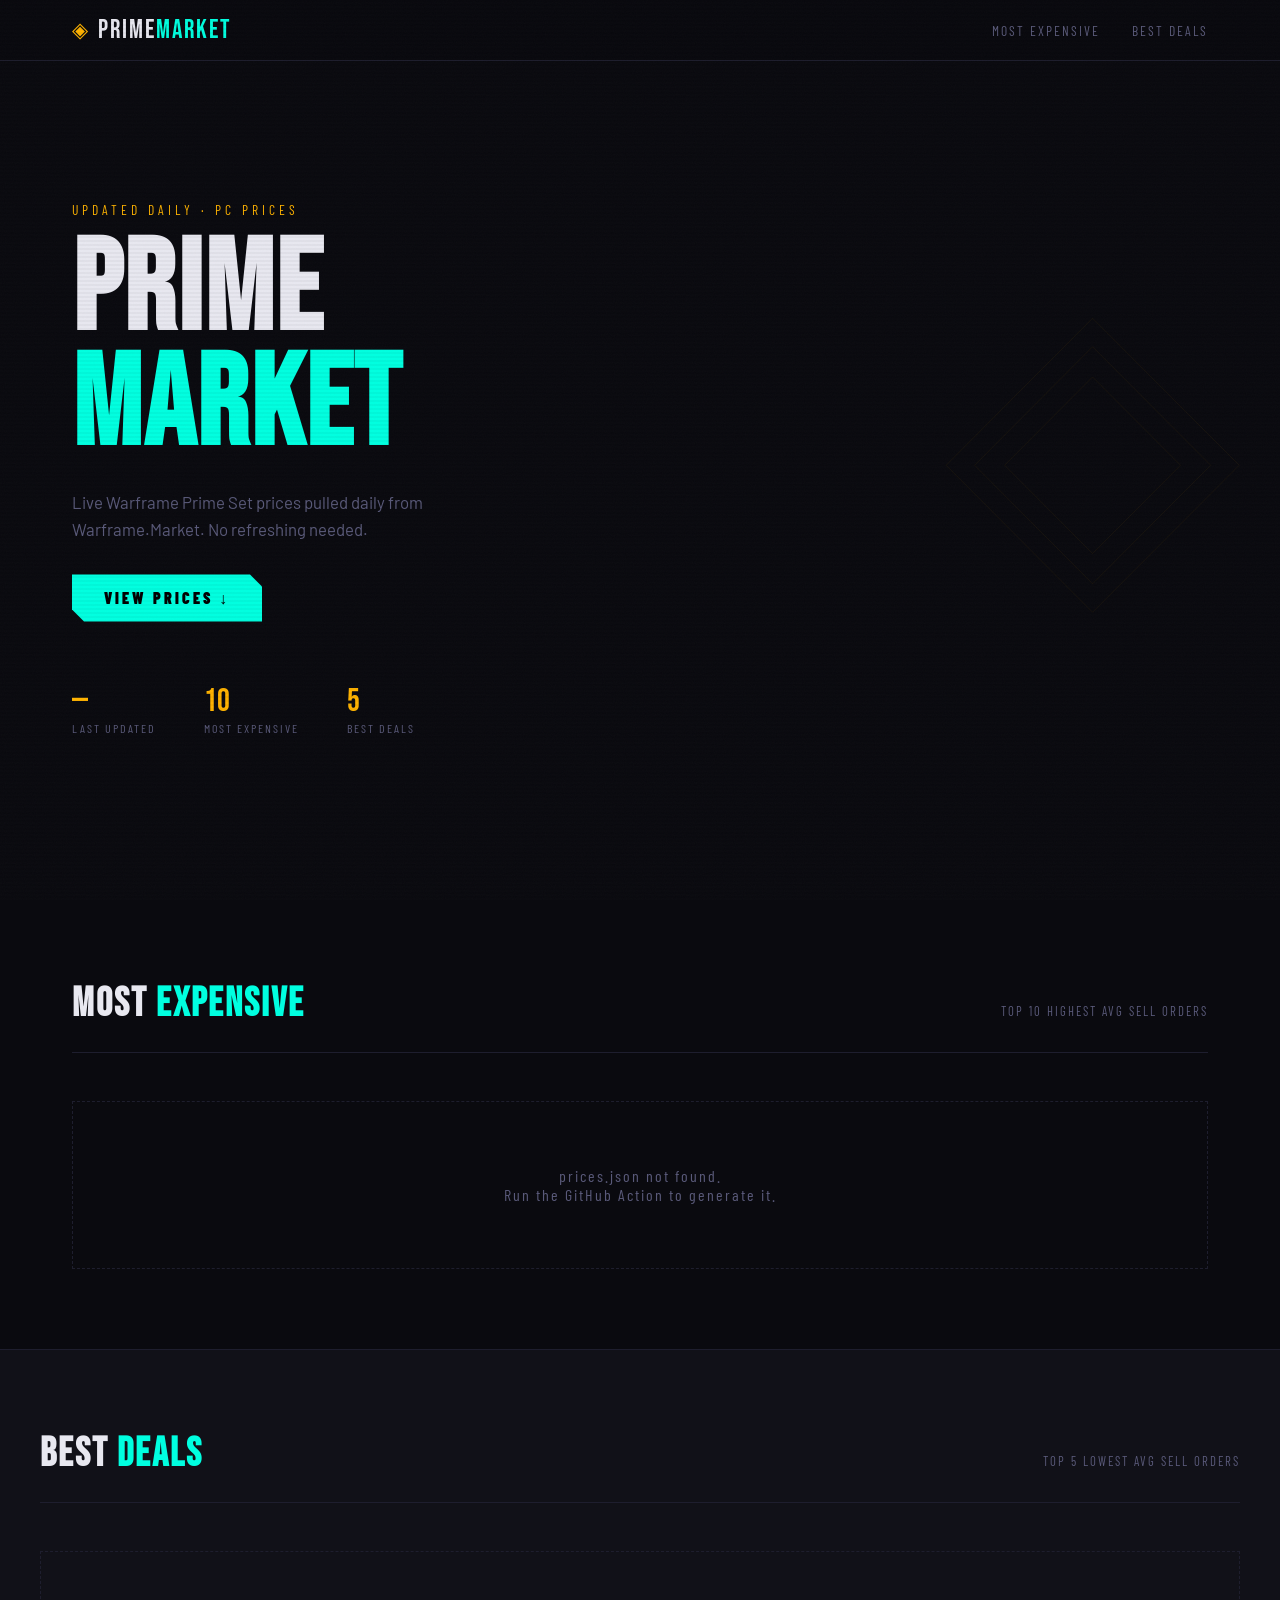
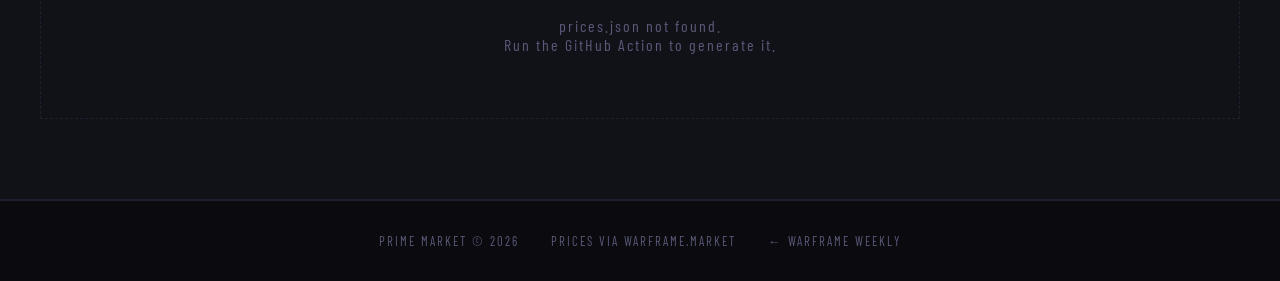
==== index.html @ c15d9515 "renamed files" ====
<!DOCTYPE html>
<html lang="en">
<head>
  <meta charset="UTF-8" />
  <meta name="viewport" content="width=device-width, initial-scale=1.0"/>
  <title>Prime Market</title>
  <link href="https://fonts.googleapis.com/css2?family=Bebas+Neue&family=Barlow:wght@400;600;700&family=Barlow+Condensed:wght@700;900&display=swap" rel="stylesheet"/>
  <link rel="stylesheet" href="style.css"/>
</head>
<body>

  <div class="scanline"></div>
  <div class="noise"></div>

  <header>
    <div class="header-inner">
      <div class="logo">
        <span class="logo-icon">◈</span>
        <span class="logo-text">PRIME<span class="accent">MARKET</span></span>
      </div>
      <nav id="main-nav">
        <a href="#expensive">Most Expensive</a>
        <a href="#cheapest">Best Deals</a>
      </nav>
    </div>
  </header>

  <section class="hero">
    <div class="hero-bg-text">◈</div>
    <div class="hero-content">
      <p class="hero-eyebrow">UPDATED DAILY · PC PRICES</p>
      <h1 class="hero-title">PRIME<br/><span class="accent">MARKET</span></h1>
      <p class="hero-sub">Live Warframe Prime Set prices pulled daily from Warframe.Market. No refreshing needed.</p>
      <a href="#expensive" class="cta-btn">VIEW PRICES ↓</a>
    </div>
    <div class="hero-stats">
      <div class="stat"><span class="stat-num" id="last-updated">—</span><span class="stat-label">Last Updated</span></div>
      <div class="stat"><span class="stat-num">10</span><span class="stat-label">Most Expensive</span></div>
      <div class="stat"><span class="stat-num">5</span><span class="stat-label">Best Deals</span></div>
    </div>
  </section>

  <section id="expensive" class="content-section">
    <div class="section-header">
      <h2>MOST <span class="accent">EXPENSIVE</span></h2>
      <span class="section-sub">Top 10 highest avg sell orders</span>
    </div>
    <div class="card-grid" id="expensive-grid">
      <div class="loading-state">⚙️ Loading prices...</div>
    </div>
  </section>

  <section id="cheapest" class="content-section alt-bg">
    <div class="section-header">
      <h2>BEST <span class="accent">DEALS</span></h2>
      <span class="section-sub">Top 5 lowest avg sell orders</span>
    </div>
    <div class="card-grid" id="cheapest-grid">
      <div class="loading-state">⚙️ Loading prices...</div>
    </div>
  </section>

  <footer>
    <span>PRIME MARKET &copy; <span id="footer-year"></span></span>
    <span>Prices via Warframe.Market</span>
    <a href="https://shadowsofthezariman.github.io/Warframe-Weekly" style="color:var(--muted);text-decoration:none;">← Warframe Weekly</a>
  </footer>

  <script src="app.js"></script>
</body>
</html>
---- style.css ----
/* ── RESET & VARIABLES ─────────────────────────────── */
*, *::before, *::after { box-sizing: border-box; margin: 0; padding: 0; }

:root {
  --bg:       #0a0a0f;
  --bg2:      #111118;
  --border:   #1e1e2e;
  --accent:   #00ffe0;
  --accent2:  #ff2d55;
  --gold:     #ffb300;
  --text:     #e8e8f0;
  --muted:    #5a5a7a;
  --card-bg:  #13131c;
  --font-head: 'Bebas Neue', sans-serif;
  --font-body: 'Barlow', sans-serif;
  --font-cond: 'Barlow Condensed', sans-serif;
}

html { scroll-behavior: smooth; }
body { background: var(--bg); color: var(--text); font-family: var(--font-body); overflow-x: hidden; }

/* ── ATMOSPHERE ─────────────────────────────────────── */
.scanline {
  pointer-events: none; position: fixed; inset: 0; z-index: 9999;
  background: repeating-linear-gradient(0deg, transparent, transparent 2px, rgba(0,0,0,0.03) 2px, rgba(0,0,0,0.03) 4px);
}
.noise {
  pointer-events: none; position: fixed; inset: 0; z-index: 9998; opacity: 0.025;
  background-image: url("data:image/svg+xml,%3Csvg viewBox='0 0 200 200' xmlns='http://www.w3.org/2000/svg'%3E%3Cfilter id='n'%3E%3CfeTurbulence type='fractalNoise' baseFrequency='0.9' numOctaves='4' stitchTiles='stitch'/%3E%3C/filter%3E%3Crect width='100%25' height='100%25' filter='url(%23n)'/%3E%3C/svg%3E");
  background-size: 200px;
}

.accent { color: var(--accent); }

/* ── HEADER ─────────────────────────────────────────── */
header {
  position: fixed; top: 0; left: 0; right: 0; z-index: 100;
  background: rgba(10,10,15,0.85); backdrop-filter: blur(12px);
  border-bottom: 1px solid var(--border);
}
.header-inner {
  max-width: 1200px; margin: 0 auto; padding: 0 2rem;
  height: 60px; display: flex; align-items: center; justify-content: space-between;
}
.logo { display: flex; align-items: center; gap: 0.5rem; font-family: var(--font-head); font-size: 1.6rem; letter-spacing: 2px; }
.logo-icon { color: var(--gold); font-size: 1.3rem; }
nav { display: flex; gap: 2rem; }
nav a { color: var(--muted); text-decoration: none; font-family: var(--font-cond); font-size: 0.85rem; letter-spacing: 2px; text-transform: uppercase; transition: color 0.2s; }
nav a:hover { color: var(--accent); }

/* ── HERO ───────────────────────────────────────────── */
.hero {
  min-height: 100vh; display: flex; flex-direction: column; justify-content: center;
  padding: 100px 2rem 4rem; max-width: 1200px; margin: 0 auto; position: relative; overflow: hidden;
}
.hero-bg-text {
  position: absolute; right: 0; top: 50%; transform: translateY(-50%);
  font-family: var(--font-head); font-size: clamp(200px, 30vw, 400px);
  color: transparent; -webkit-text-stroke: 1px rgba(255,179,0,0.05);
  user-select: none; pointer-events: none; line-height: 1;
}
.hero-content { max-width: 600px; }
.hero-eyebrow { font-family: var(--font-cond); font-size: 0.85rem; letter-spacing: 4px; color: var(--gold); margin-bottom: 1rem; text-transform: uppercase; }
.hero-title { font-family: var(--font-head); font-size: clamp(4rem, 10vw, 8rem); line-height: 0.9; letter-spacing: 2px; margin-bottom: 1.5rem; animation: fadeUp 0.8s ease both; }
.hero-sub { font-size: 1.05rem; color: var(--muted); max-width: 420px; line-height: 1.6; margin-bottom: 2rem; animation: fadeUp 0.8s 0.15s ease both; }

.cta-btn {
  display: inline-block; background: var(--accent); color: #000;
  font-family: var(--font-cond); font-weight: 900; font-size: 1rem; letter-spacing: 3px;
  padding: 0.85rem 2rem; text-decoration: none; cursor: pointer; border: none;
  clip-path: polygon(0 0, calc(100% - 12px) 0, 100% 12px, 100% 100%, 12px 100%, 0 calc(100% - 12px));
  transition: background 0.2s, transform 0.1s; animation: fadeUp 0.8s 0.3s ease both;
}
.cta-btn:hover { background: #fff; transform: translateY(-2px); }

.hero-stats { display: flex; gap: 3rem; margin-top: 4rem; animation: fadeUp 0.8s 0.45s ease both; }
.stat { display: flex; flex-direction: column; gap: 0.2rem; }
.stat-num { font-family: var(--font-head); font-size: 2rem; color: var(--gold); line-height: 1; }
.stat-label { font-family: var(--font-cond); font-size: 0.75rem; letter-spacing: 2px; color: var(--muted); text-transform: uppercase; }

/* ── SECTIONS ───────────────────────────────────────── */
.content-section { max-width: 1200px; margin: 0 auto; padding: 5rem 2rem; }
.alt-bg { background: var(--bg2); max-width: 100%; border-top: 1px solid var(--border); border-bottom: 1px solid var(--border); }
.alt-bg .section-header, .alt-bg .card-grid { max-width: 1200px; margin-left: auto; margin-right: auto; }

.section-header {
  display: flex; align-items: baseline; justify-content: space-between;
  flex-wrap: wrap; gap: 1rem; margin-bottom: 3rem;
  border-bottom: 1px solid var(--border); padding-bottom: 1.5rem;
}
.section-header h2 { font-family: var(--font-head); font-size: 2.5rem; letter-spacing: 2px; }
.section-sub { font-family: var(--font-cond); font-size: 0.8rem; letter-spacing: 2px; color: var(--muted); text-transform: uppercase; }

.card-grid { display: grid; grid-template-columns: repeat(auto-fill, minmax(220px, 1fr)); gap: 1.2rem; margin-top: 1rem; }

/* ── PRICE CARD ─────────────────────────────────────── */
.price-card {
  background: var(--card-bg); border: 1px solid var(--border);
  padding: 1.5rem; text-decoration: none; color: var(--text);
  display: block; position: relative; overflow: hidden;
  transition: transform 0.2s, border-color 0.2s;
  animation: fadeUp 0.4s ease both;
}
.price-card::before {
  content: ''; position: absolute; top: 0; left: 0;
  width: 3px; height: 100%; background: var(--gold);
  transform: scaleY(0); transform-origin: top; transition: transform 0.25s ease;
}
.price-card:hover { transform: translateY(-4px); border-color: rgba(255,179,0,0.3); }
.price-card:hover::before { transform: scaleY(1); }

.price-rank {
  font-family: var(--font-head); font-size: 2.5rem; line-height: 1;
  color: var(--border); margin-bottom: 0.5rem; transition: color 0.2s;
}
.price-card:hover .price-rank { color: var(--gold); }

/* rank medal colors */
.price-card[data-rank="1"] .price-rank { color: #ffd700; }
.price-card[data-rank="2"] .price-rank { color: #c0c0c0; }
.price-card[data-rank="3"] .price-rank { color: #cd7f32; }

.price-name { font-family: var(--font-cond); font-weight: 900; font-size: 1.2rem; letter-spacing: 0.5px; margin-bottom: 0.6rem; line-height: 1.2; }
.price-plat { font-family: var(--font-head); font-size: 2rem; color: var(--accent); letter-spacing: 1px; line-height: 1; }
.price-plat-label { font-family: var(--font-cond); font-size: 0.7rem; letter-spacing: 2px; color: var(--muted); margin-bottom: 0.8rem; }

.price-link {
  display: block; margin-top: 1rem;
  font-family: var(--font-cond); font-size: 0.75rem; letter-spacing: 1px;
  color: var(--muted); transition: color 0.2s;
  border-top: 1px solid var(--border); padding-top: 0.8rem;
}
.price-card:hover .price-link { color: var(--accent); }

/* cheapest card variant */
.price-card.deal .price-plat { color: #4ade80; }
.price-card.deal::before { background: #4ade80; }
.price-card.deal:hover { border-color: rgba(74,222,128,0.3); }

/* ── LOADING / EMPTY ────────────────────────────────── */
.loading-state {
  grid-column: 1/-1; text-align: center; padding: 3rem;
  color: var(--muted); font-family: var(--font-cond); font-size: 0.9rem; letter-spacing: 2px;
  animation: pulse 1.5s infinite;
}
.empty-state {
  grid-column: 1/-1; text-align: center; padding: 4rem;
  color: var(--muted); font-family: var(--font-cond); font-size: 1rem; letter-spacing: 2px;
  border: 1px dashed var(--border);
}

/* ── FOOTER ─────────────────────────────────────────── */
footer {
  padding: 2rem; text-align: center; display: flex; justify-content: center; gap: 2rem;
  font-family: var(--font-cond); font-size: 0.8rem; letter-spacing: 2px;
  color: var(--muted); text-transform: uppercase; border-top: 1px solid var(--border);
}

/* ── ANIMATIONS ─────────────────────────────────────── */
@keyframes fadeUp { from { opacity: 0; transform: translateY(20px); } to { opacity: 1; transform: translateY(0); } }
@keyframes pulse { 0%, 100% { opacity: 1; } 50% { opacity: 0.4; } }

@media (max-width: 600px) {
  .hero-stats { gap: 1.5rem; }
  .hero-bg-text { display: none; }
  footer { flex-direction: column; gap: 0.5rem; align-items: center; }
}
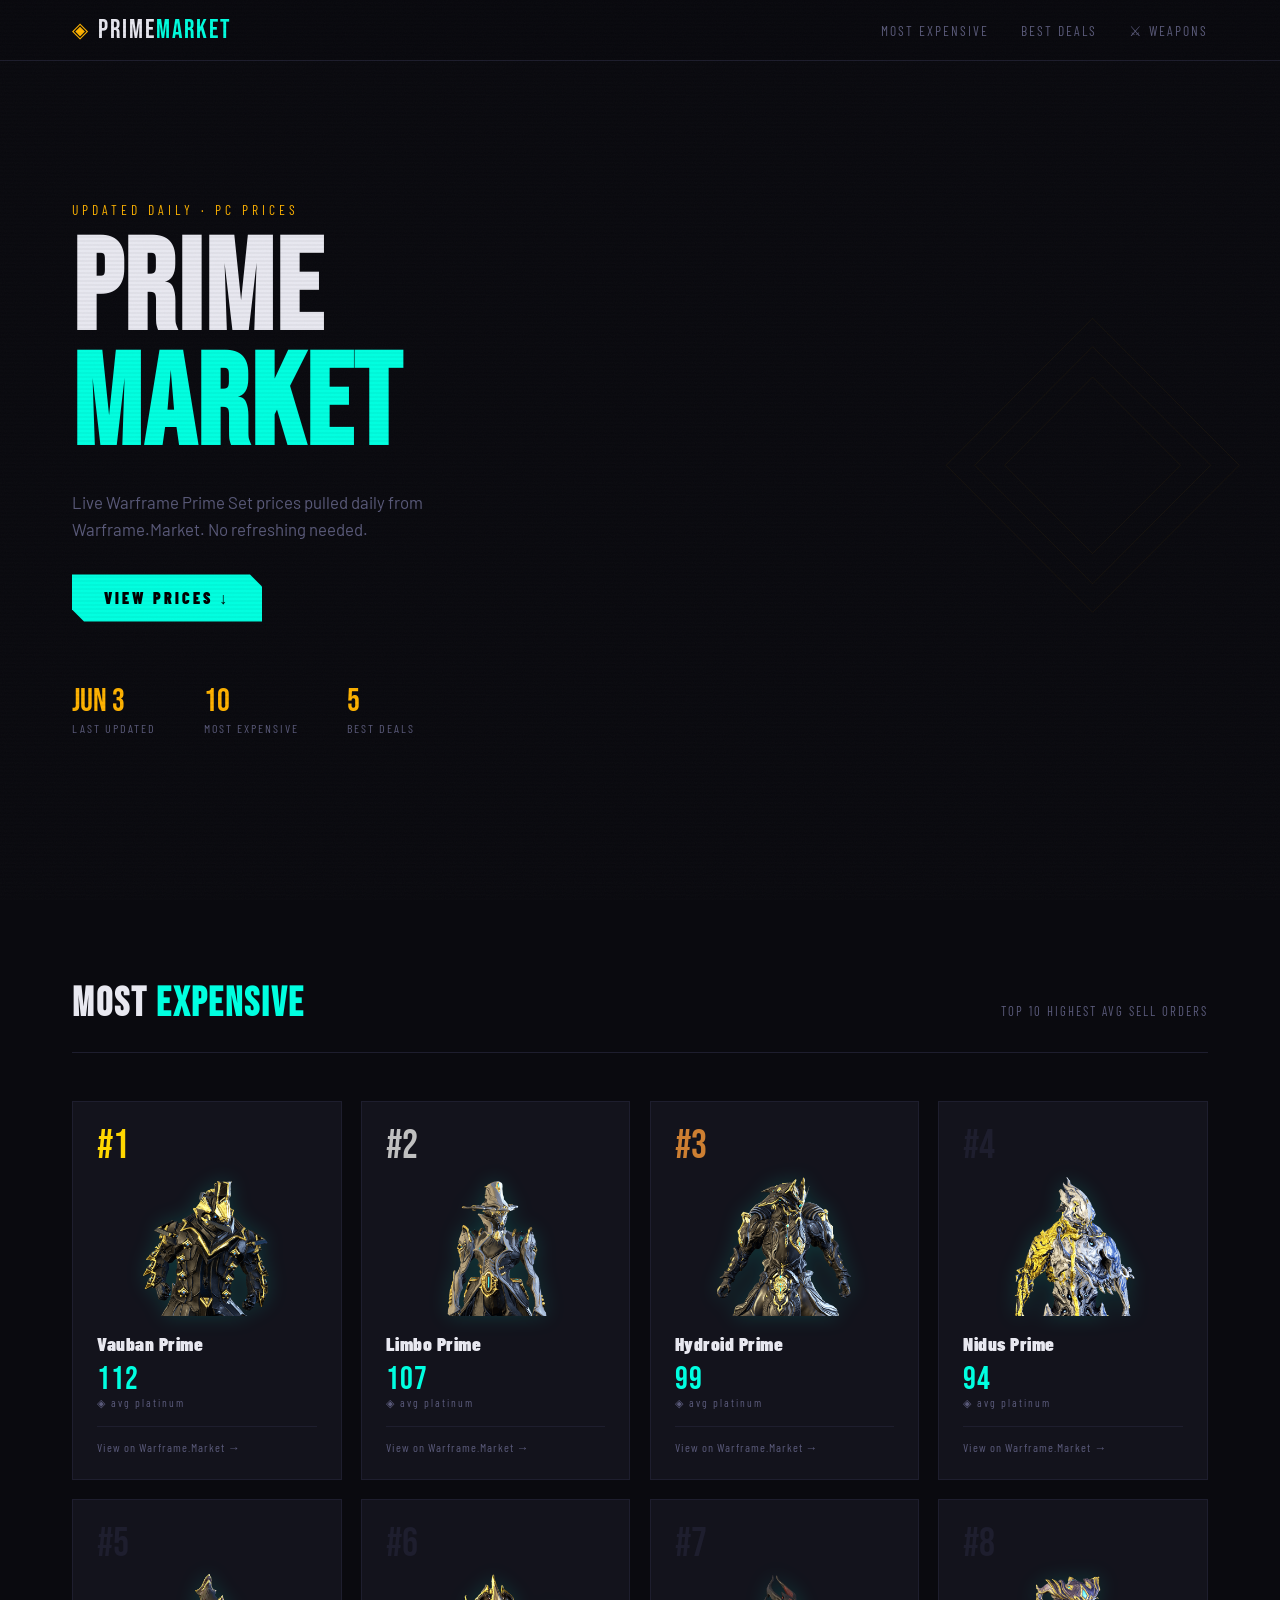
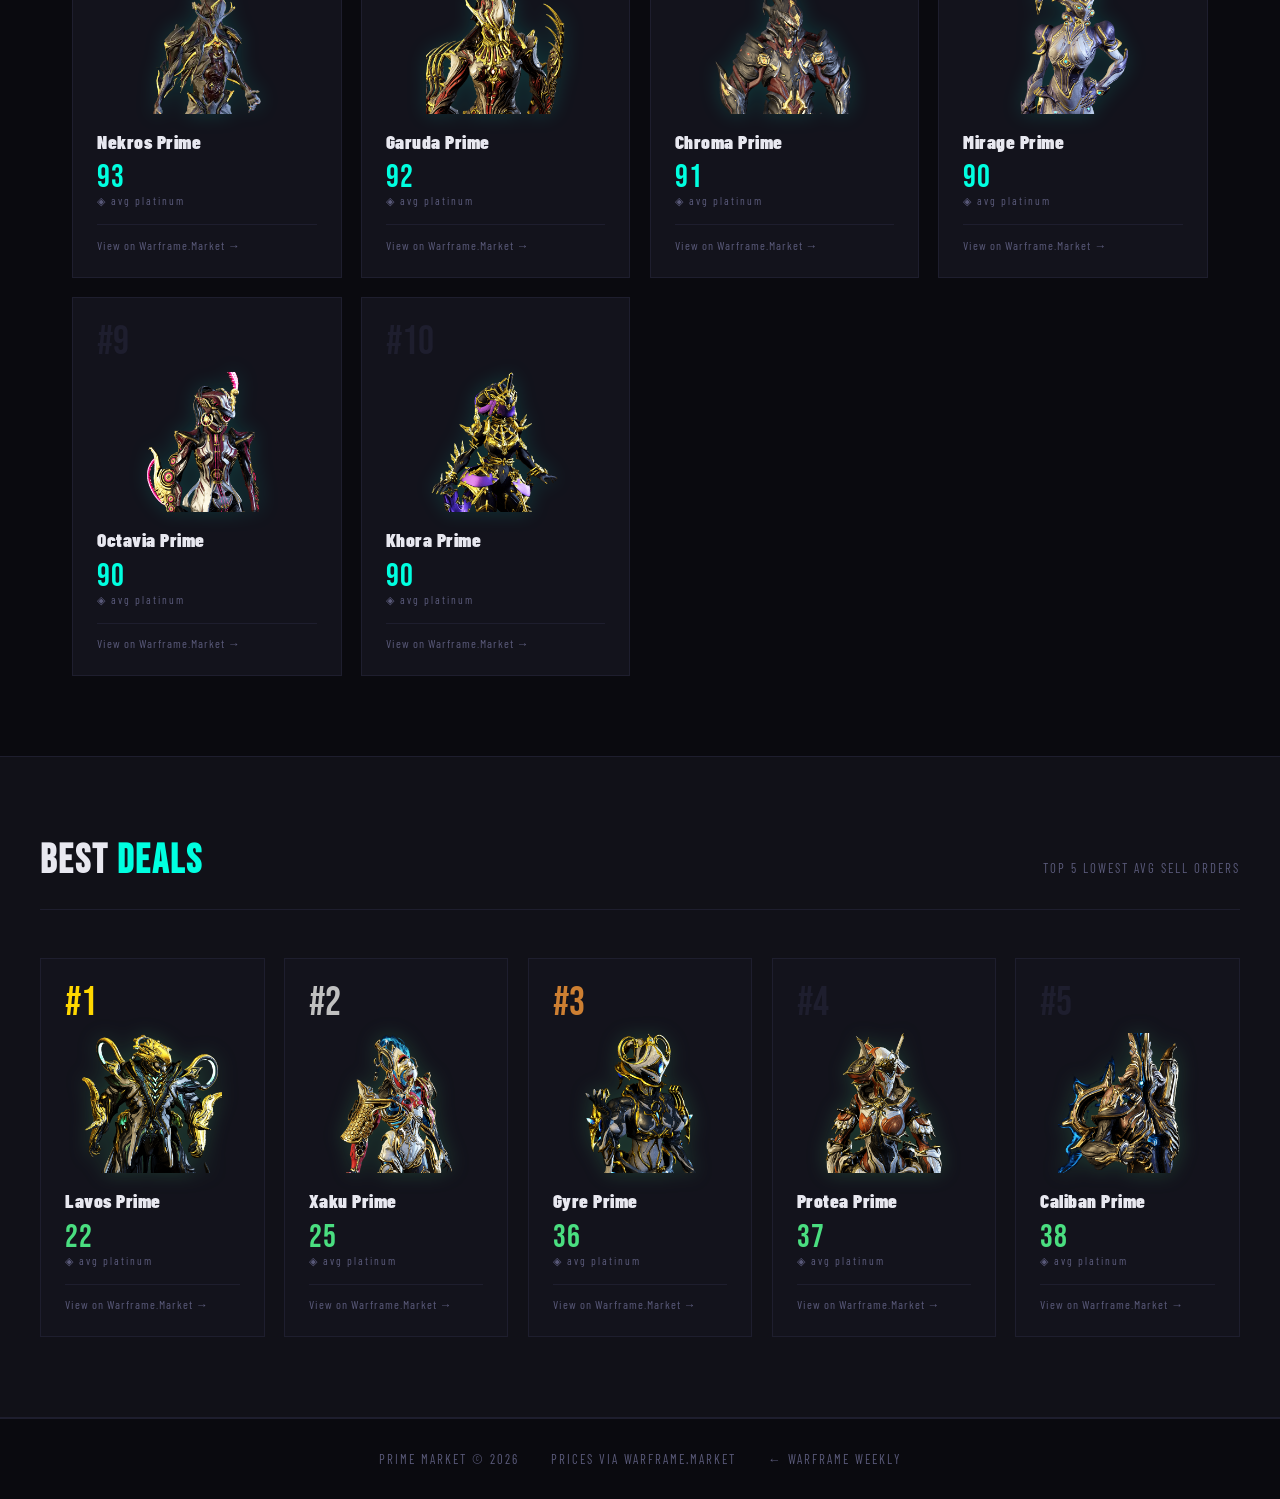
==== commit ceca9fe0: "added weapon images" ====
--- a/index.html
+++ b/index.html
@@ -21,6 +21,7 @@
       <nav id="main-nav">
         <a href="#expensive">Most Expensive</a>
         <a href="#cheapest">Best Deals</a>
+        <a href="weapons.html">⚔ Weapons</a>
       </nav>
     </div>
   </header>
--- a/style.css
+++ b/style.css
@@ -120,6 +120,26 @@
 .price-card[data-rank="2"] .price-rank { color: #c0c0c0; }
 .price-card[data-rank="3"] .price-rank { color: #cd7f32; }
 
+.card-warframe-img {
+  display: block;
+  width: 100%;
+  max-height: 140px;
+  object-fit: contain;
+  margin: 0.6rem 0 1rem;
+  filter: drop-shadow(0 0 10px rgba(0,255,224,0.15));
+  transition: filter 0.3s, transform 0.3s;
+}
+.price-card:hover .card-warframe-img {
+  filter: drop-shadow(0 0 18px rgba(0,255,224,0.45));
+  transform: scale(1.04);
+}
+.price-card.deal .card-warframe-img {
+  filter: drop-shadow(0 0 10px rgba(74,222,128,0.2));
+}
+.price-card.deal:hover .card-warframe-img {
+  filter: drop-shadow(0 0 18px rgba(74,222,128,0.5));
+}
+
 .price-name { font-family: var(--font-cond); font-weight: 900; font-size: 1.2rem; letter-spacing: 0.5px; margin-bottom: 0.6rem; line-height: 1.2; }
 .price-plat { font-family: var(--font-head); font-size: 2rem; color: var(--accent); letter-spacing: 1px; line-height: 1; }
 .price-plat-label { font-family: var(--font-cond); font-size: 0.7rem; letter-spacing: 2px; color: var(--muted); margin-bottom: 0.8rem; }
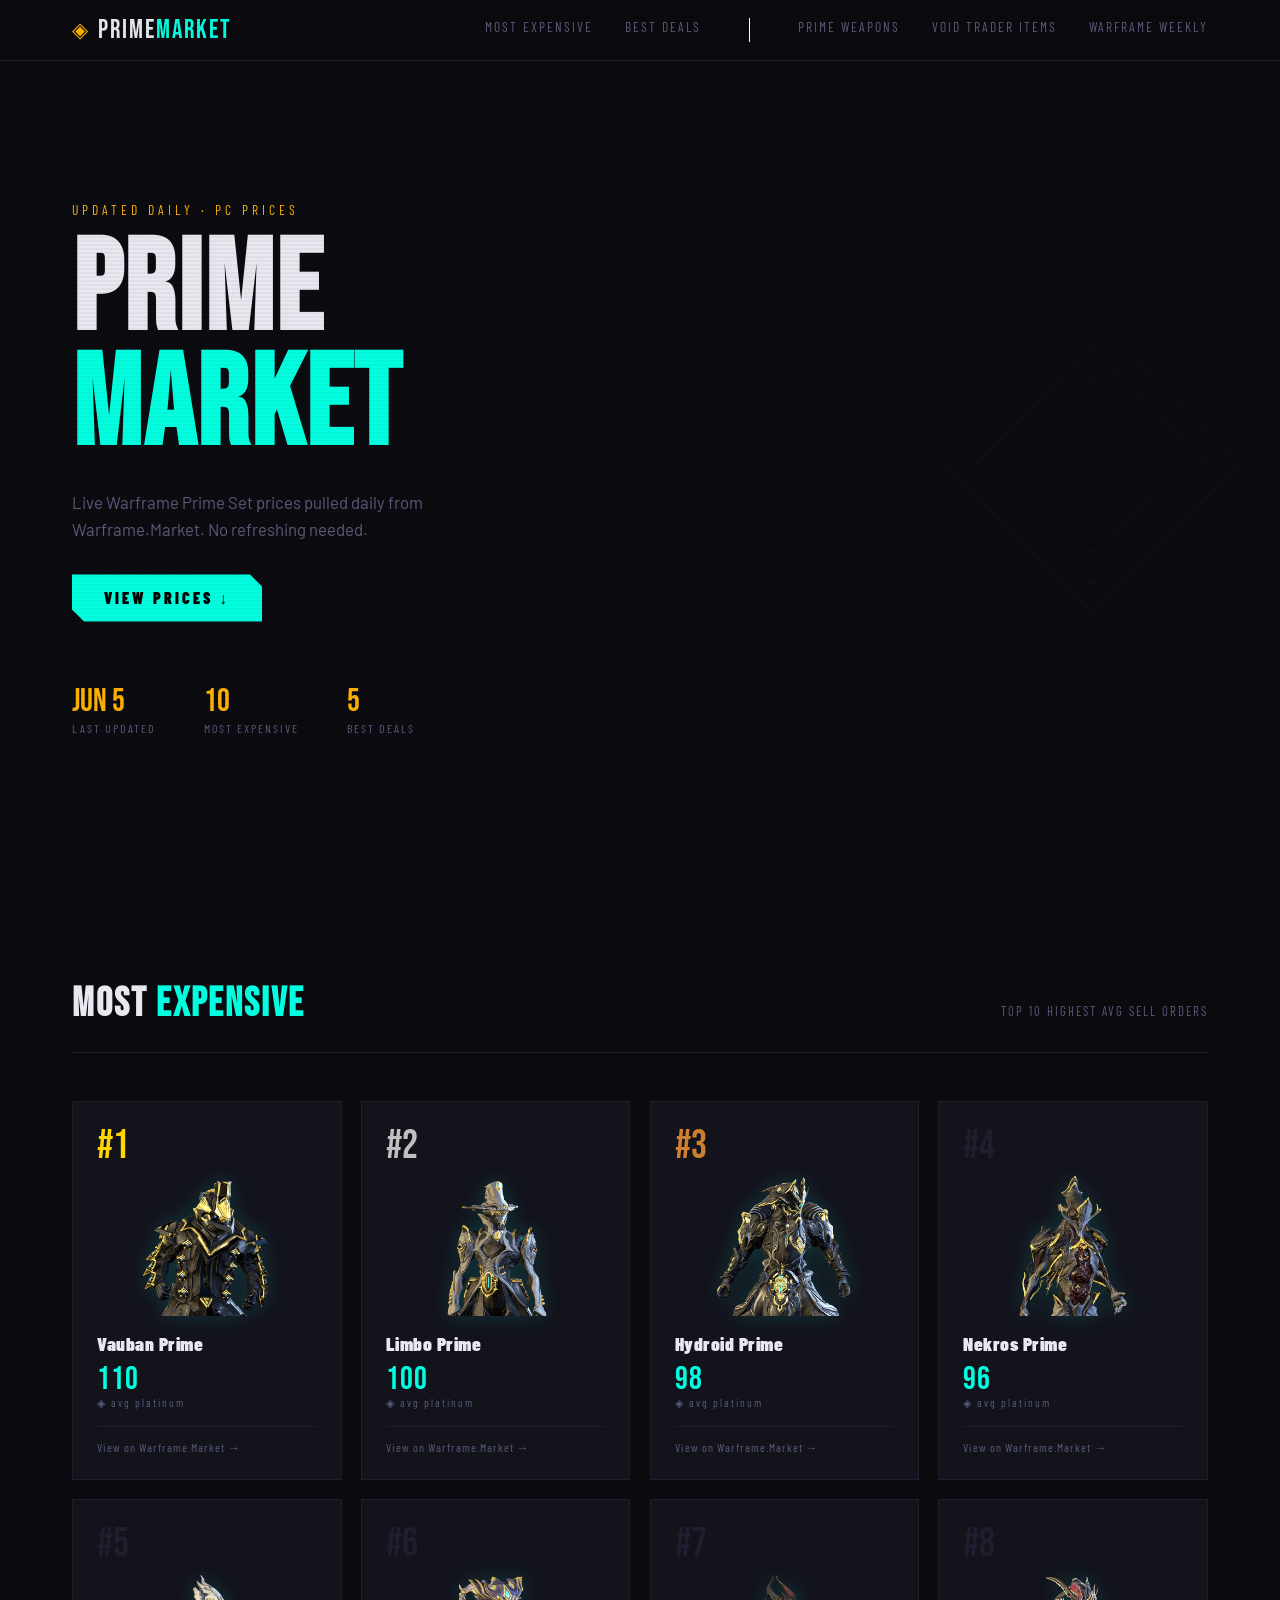
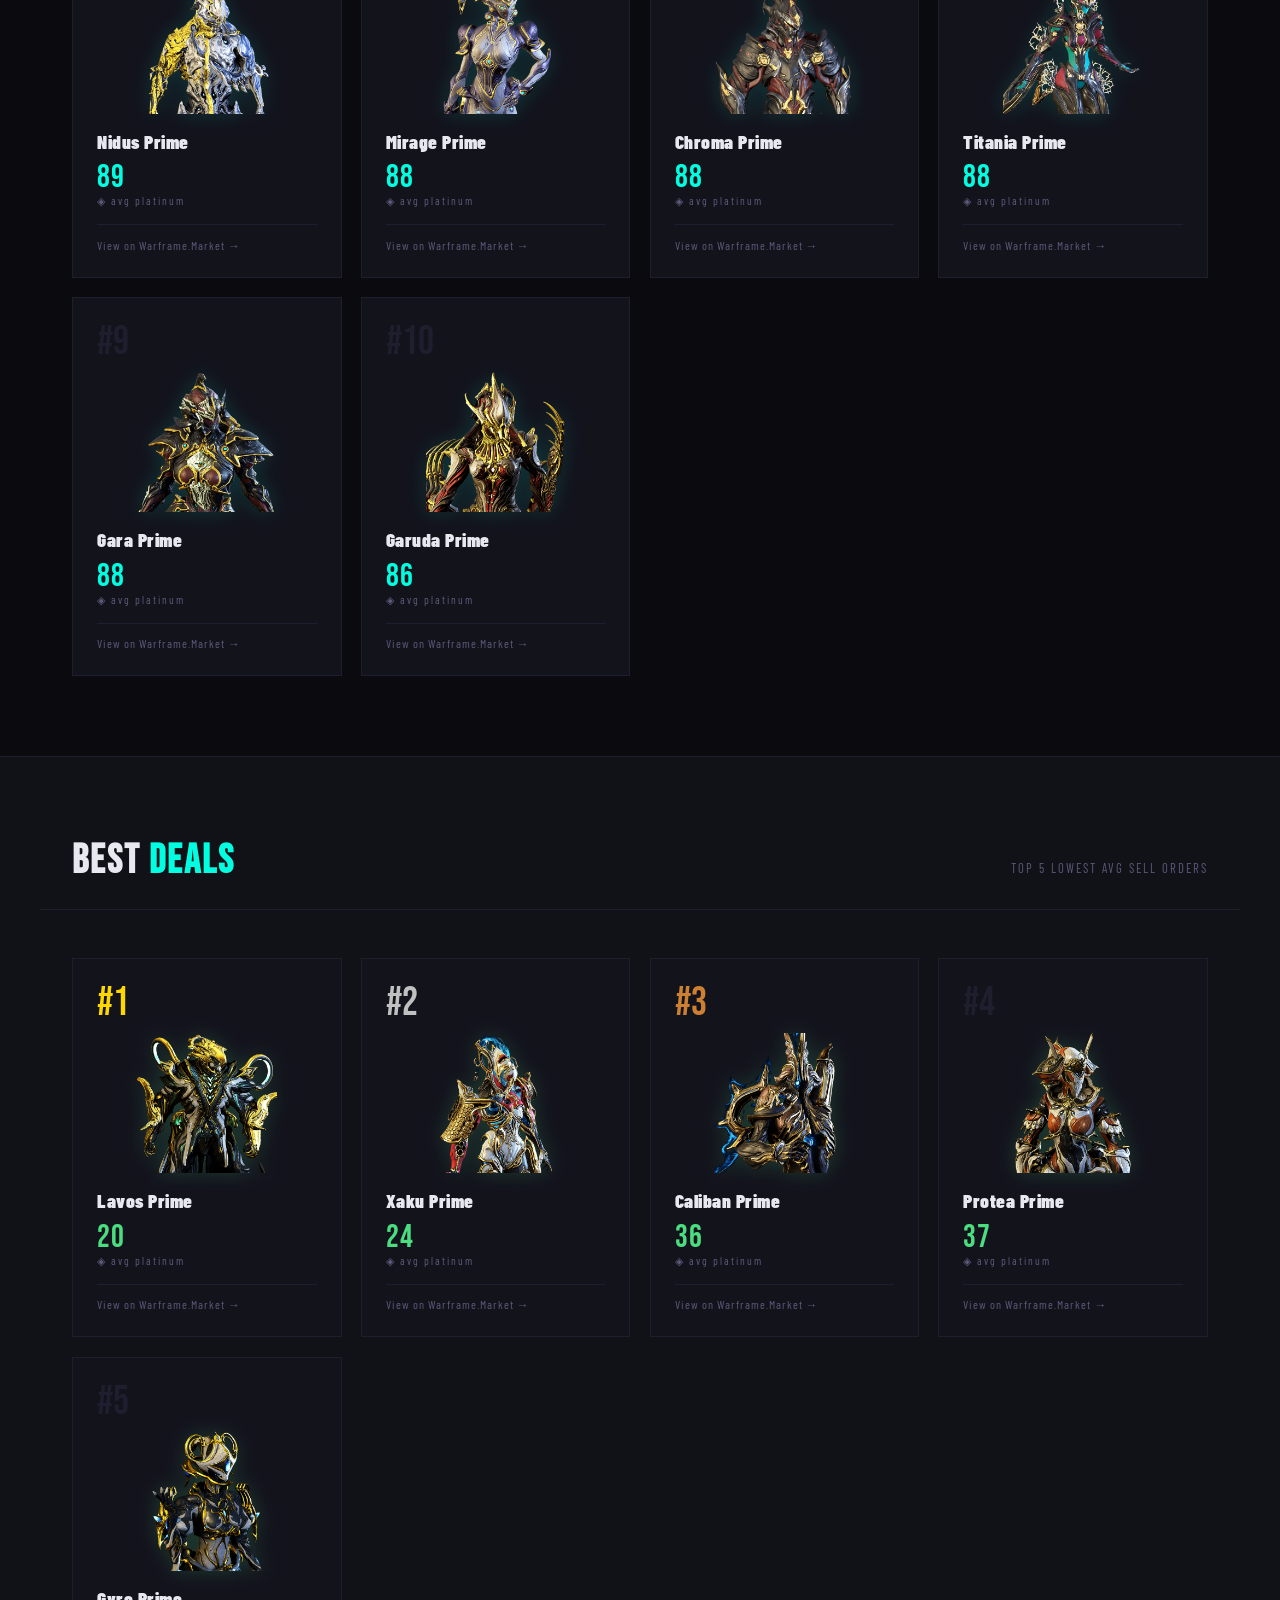
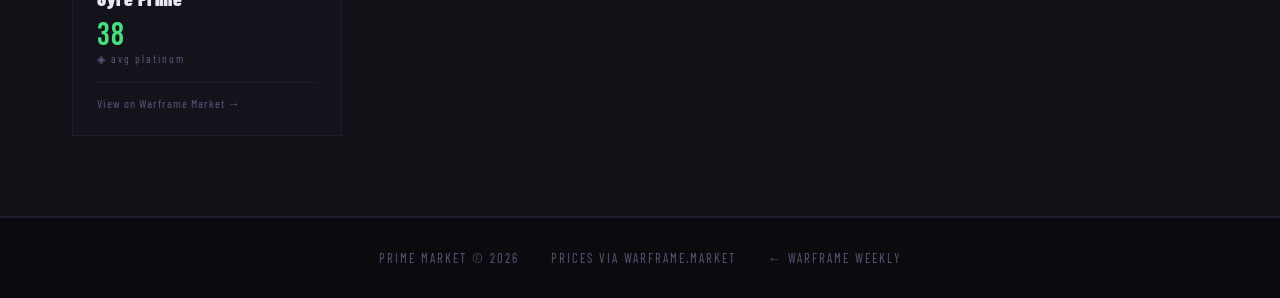
==== commit 14e9b135: "navigation bar and ph divider" ====
--- a/index.html
+++ b/index.html
@@ -18,10 +18,14 @@
         <span class="logo-icon">◈</span>
         <span class="logo-text">PRIME<span class="accent">MARKET</span></span>
       </div>
+      <button class="hamburger" id="hamburger">☰</button>
       <nav id="main-nav">
         <a href="#expensive">Most Expensive</a>
         <a href="#cheapest">Best Deals</a>
-        <a href="weapons.html">⚔ Weapons</a>
+        <span class="nav-divider"></span>
+        <a href="weapons.html">Prime Weapons</a>
+        <a href="baro.html">Void Trader Items</a>
+        <a href="https://shadowsofthezariman.github.io/Warframe-Weekly">Warframe Weekly</a>
       </nav>
     </div>
   </header>
@@ -68,5 +72,6 @@
   </footer>
 
   <script src="app.js"></script>
+  <script src="nav.js"></script>
 </body>
-</html>
+</html>
--- a/style.css
+++ b/style.css
@@ -48,6 +48,32 @@
 nav a { color: var(--muted); text-decoration: none; font-family: var(--font-cond); font-size: 0.85rem; letter-spacing: 2px; text-transform: uppercase; transition: color 0.2s; }
 nav a:hover { color: var(--accent); }
 
+.hamburger {
+  display: none;
+  background: none;
+  border: 1px solid var(--border);
+  color: var(--text);
+  font-size: 1.2rem;
+  padding: 0.3rem 0.7rem;
+  cursor: pointer;
+}
+
+@media (max-width: 700px) {
+  .hamburger { display: block; }
+  #main-nav {
+    display: none;
+    position: absolute;
+    top: 60px; left: 0; right: 0;
+    background: rgba(10,10,15,0.97);
+    border-bottom: 1px solid var(--border);
+    flex-direction: column;
+    padding: 1rem 2rem;
+    gap: 1rem;
+  }
+  #main-nav.open { display: flex; }
+  nav a { font-size: 0.9rem; }
+}
+
 /* ── HERO ───────────────────────────────────────────── */
 .hero {
   min-height: 100vh; display: flex; flex-direction: column; justify-content: center;
@@ -79,19 +105,47 @@
 .stat-label { font-family: var(--font-cond); font-size: 0.75rem; letter-spacing: 2px; color: var(--muted); text-transform: uppercase; }
 
 /* ── SECTIONS ───────────────────────────────────────── */
-.content-section { max-width: 1200px; margin: 0 auto; padding: 5rem 2rem; }
-.alt-bg { background: var(--bg2); max-width: 100%; border-top: 1px solid var(--border); border-bottom: 1px solid var(--border); }
-.alt-bg .section-header, .alt-bg .card-grid { max-width: 1200px; margin-left: auto; margin-right: auto; }
+.content-section { 
+  max-width: 1200px; 
+  margin: 0 auto; 
+  padding: 5rem 2rem; }
+
+.alt-bg { 
+  background: var(--bg2); 
+  max-width: 100%; 
+  border-top: 1px solid var(--border); 
+  border-bottom: 1px solid var(--border); 
+}
+
+.alt-bg .section-header, 
+.alt-bg .card-grid { 
+  max-width: 1200px; 
+  margin-left: auto; 
+  margin-right: auto;
+  padding-left: 2rem;
+  padding-right: 2rem; 
+}
 
 .section-header {
-  display: flex; align-items: baseline; justify-content: space-between;
-  flex-wrap: wrap; gap: 1rem; margin-bottom: 3rem;
-  border-bottom: 1px solid var(--border); padding-bottom: 1.5rem;
-}
-.section-header h2 { font-family: var(--font-head); font-size: 2.5rem; letter-spacing: 2px; }
+  display: flex; align-items: baseline; 
+  justify-content: space-between;
+  flex-wrap: wrap; 
+  gap: 1rem; 
+  margin-bottom: 3rem;
+  border-bottom: 1px solid var(--border); 
+  padding-bottom: 1.5rem;
+}
+.section-header h2 { 
+  font-family: var(--font-head); 
+  font-size: 2.5rem; 
+  letter-spacing: 2px; }
 .section-sub { font-family: var(--font-cond); font-size: 0.8rem; letter-spacing: 2px; color: var(--muted); text-transform: uppercase; }
 
-.card-grid { display: grid; grid-template-columns: repeat(auto-fill, minmax(220px, 1fr)); gap: 1.2rem; margin-top: 1rem; }
+.card-grid { 
+  display: grid; 
+  grid-template-columns: 
+  repeat(auto-fill, minmax(220px, 1fr)); 
+  gap: 1.2rem; margin-top: 1rem; }
 
 /* ── PRICE CARD ─────────────────────────────────────── */
 .price-card {
@@ -183,5 +237,32 @@
 @media (max-width: 600px) {
   .hero-stats { gap: 1.5rem; }
   .hero-bg-text { display: none; }
+  .section-header { flex-direction: column; }
   footer { flex-direction: column; gap: 0.5rem; align-items: center; }
 }
+
+@media (max-width: 700px) {
+  .alt-bg .section-header,
+  .alt-bg .card-grid {
+    padding-left: 0;
+    padding-right: 0;
+  }
+  .content-section {
+    padding-left: 2;
+    padding-right: 2;
+  }
+}
+
+@media (max-width: 768px) {
+  .nav-divider {
+    width: 100%;
+    height: 1px;
+    margin: 0.5rem 0;
+  }
+}
+.nav-divider {
+  width: 1px;
+  height: 24px;
+  background: white;
+  margin: 0 1rem;
+}
